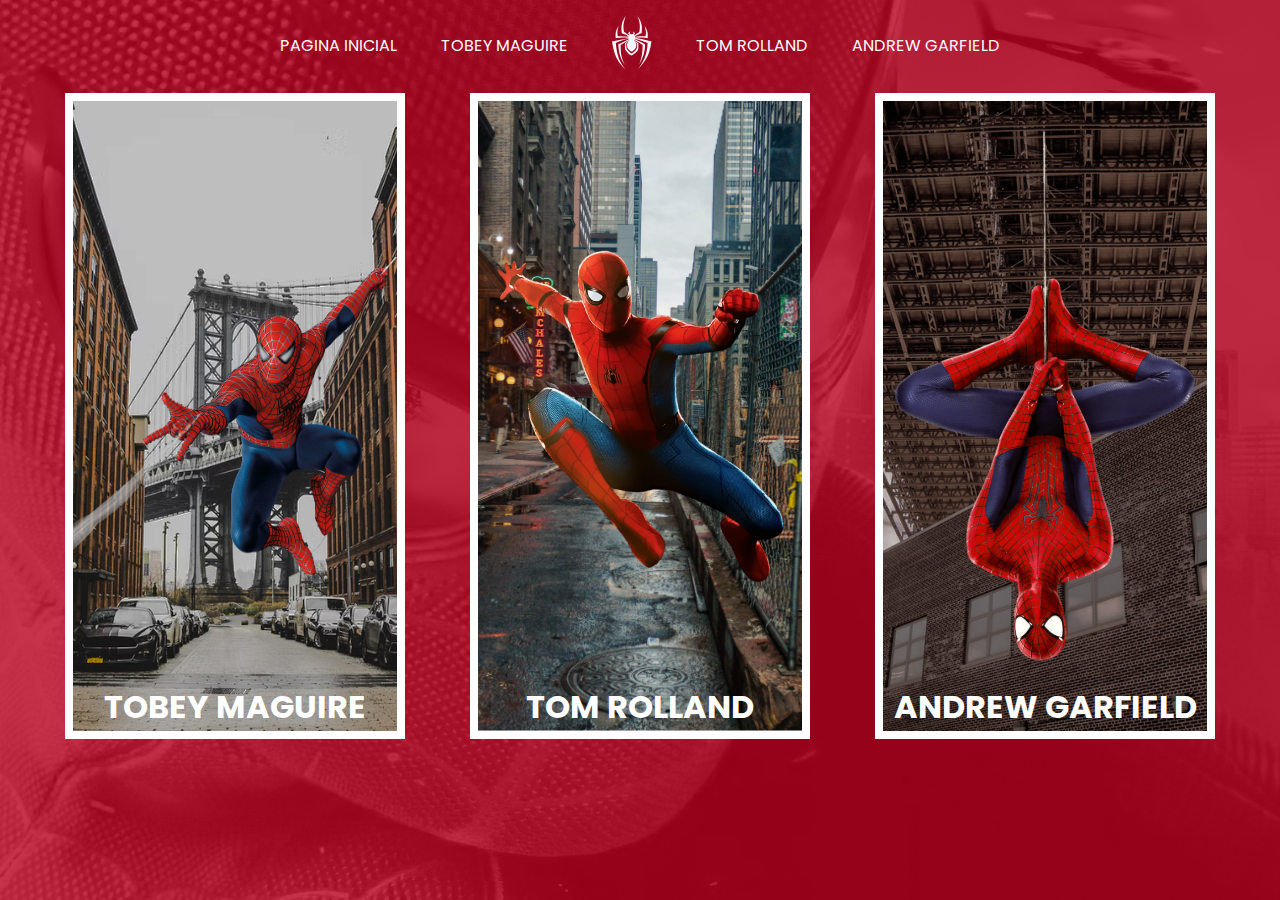
==== index.html @ 0806cd2f "Estilizando o background da página" ====
<!DOCTYPE html>
<html lang="en">
<head>
    <meta charset="UTF-8">
    <meta name="viewport" content="width=device-width, initial-scale=1.0">
    <title>Spider-Man | Multiversos</title>
    <link rel="stylesheet" href="/assets/css/home-page-styles.css"
<body>
    <nav class="s-menu">
        <ul>
            <li class="s-menu__item">
                <a href="#">Pagina Inicial</a>
            </li>
            <li class="s-menu__item">
                <a href="#">Tobey Maguire</a>
            </li>
            <li class="s-menu__item s-menu__icon">
                <img src="/assets//images/icons/spider.svg" alt="Spider-Man Multiverse">
            </li>
            <li class="s-menu__item">
                <a href="#">Tom Rolland</a>
            </li>
            <li class="s-menu__item">
                <a href="#">Andrew Garfield</a>
            </li>
        </ul>
    </nav>
    <div class="s-container">
        <a href="#" class="s-card">
            <img class="s-card__background" src="/assets//images/pic-sm-bg-01.jpg">
            <img class="s-card__image" src="/assets//images/spider-man-01.png" alt="Tobey Maguire">
            <h2 class="s-card__title">Tobey Maguire</h2>
        </a>
        <a href="#" class="s-card">
            <img class="s-card__background" src="/assets//images/pic-sm-bg-02.jpg">
            <img class="s-card__image" src="/assets//images/spider-man-02.png" alt="Tom Rolland">
            <h2 class="s-card__title">Tom Rolland</h2>
        </a>
        <a href="#" class="s-card">
            <img class="s-card__background" src="/assets//images/pic-sm-bg-03.jpg">
            <img class="s-card__image" src="/assets//images/spider-man-03.png" alt="Andrew Garfield">
            <h2 class="s-card__title">Andrew Garfield</h2>
        </a>
    </div>
</body>
</html>
---- assets/css/home-page-styles.css ----
@import url(./reset.css);
@import url(./globla.css);


body {
    background-color: var(--primary-color);
}

body::before {
    content: "";
    background-image: url('/assets/images/spider-man-background.jpg');
    background-repeat: no-repeat;
    background-position: center;
    background-size: cover;
    width: 100%;
    height: 100%;
    position: absolute;
    opacity: .2;
}

.s-menu {
    padding: 1rem 0;
    width: 100%;
    text-align: center;
    position: relative;
}

.s-menu__item {
    display: inline-block;
    text-transform: uppercase;
    margin: 0 1.25rem;
}

.s-menu__icon {
    width: 2.5rem;
    margin: 0 1.25rem;
    vertical-align: middle;
}

.s-container {
    position: relative;
    display: flex;
    align-items: center;
    justify-content: space-evenly;
}

.s-card {
    border: 0.5rem solid white;
    width: calc(100% / 3 - 8%);
    height: 70vh;
    position: relative;
}

.s-card__background {
    width: 100%;
    height: 100%;
    object-fit: cover;
    position: absolute;
    opacity: 1;
}

.s-card__image {
    width: 100%;
    height: 100%;
    object-fit: contain;
    position: relative;
}

.s-card__title {
    font-size: 2rem;
    text-transform: uppercase;
    text-align: center;
    position: absolute;
    width: 100%;
    bottom: 0;
}
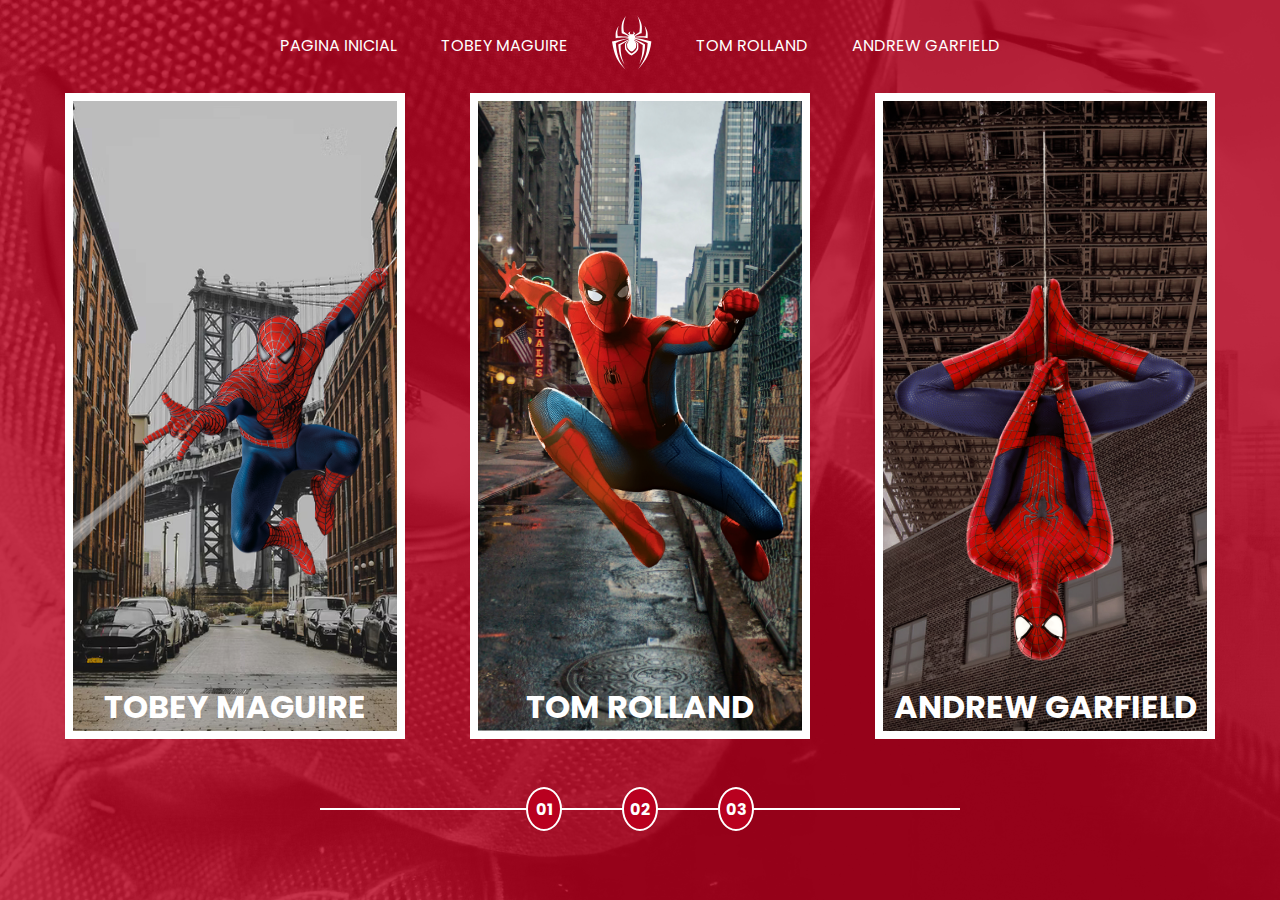
==== commit a588227c: "Iniciando a estrutura HTML e CSS do Controlador de Carrosel" ====
--- a/index.html
+++ b/index.html
@@ -42,5 +42,19 @@
             <h2 class="s-card__title">Andrew Garfield</h2>
         </a>
     </div>
+    <div class="s-controller">
+        <div class="s-controller__button">
+            01
+        </div>
+        <div class="s-controller__button">
+            02
+        </div>
+        <div class="s-controller__button">
+            03
+        </div>
+        <div class="s-controller__line">
+            
+        </div>
+    </div>
 </body>
 </html>--- a/assets/css/home-page-styles.css
+++ b/assets/css/home-page-styles.css
@@ -73,4 +73,44 @@
     position: absolute;
     width: 100%;
     bottom: 0;
+}
+
+.s-controller {
+    position: relative;
+    display: flex;
+    justify-content: center;
+    align-items: center;
+    margin-top: 3rem;
+}
+
+.s-controller__button {
+    display: flex;
+    align-items: center;
+    justify-content: center;
+    width: 2rem;
+    height: 2.5rem;
+    border: 2px solid white;
+    border-radius: 50%;
+    background-color: var(--primary-color);
+    text-align: center;
+    font-size: 1rem;
+    font-weight: bold;
+    cursor: pointer;
+    z-index: 1;
+    transition: transform 0.3s ease-in-out;
+}
+
+.s-controller__button:hover {
+    transform: scale(1.1);
+}
+
+.s-controller__button:nth-child(2){
+    margin: 0 3.75rem;
+}
+
+.s-controller__line {
+    background-color: white;
+    width: 50%;
+    height: 2px;
+    position: absolute;
 }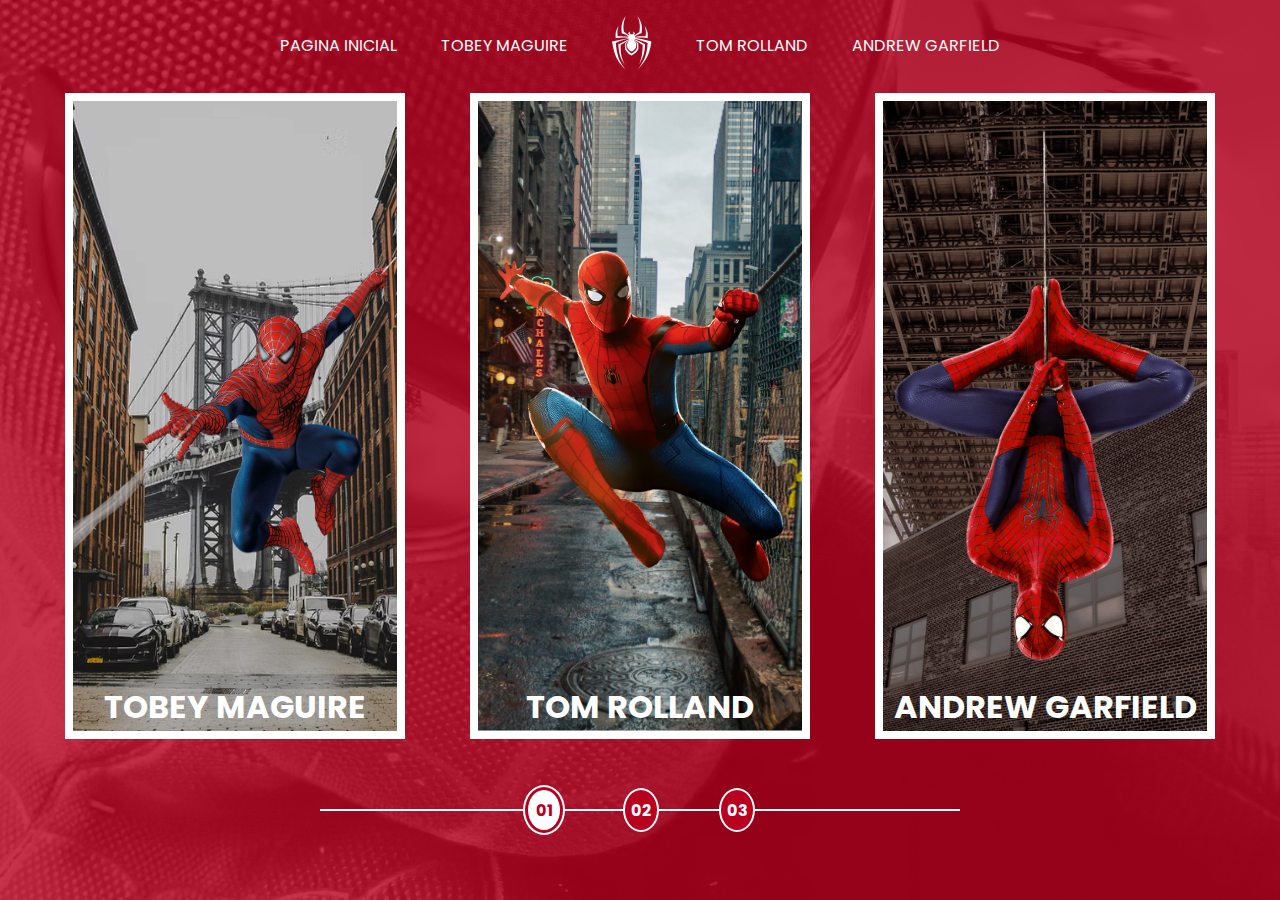
==== commit c0f1898a: "Iniciando Carrossel 3D" ====
--- a/index.html
+++ b/index.html
@@ -3,8 +3,9 @@
 <head>
     <meta charset="UTF-8">
     <meta name="viewport" content="width=device-width, initial-scale=1.0">
+    <link rel="stylesheet" href="/assets/css/home-page-styles.css">
+    <script src="/assets//scripts/card-hover-animation.js"></script>
     <title>Spider-Man | Multiversos</title>
-    <link rel="stylesheet" href="/assets/css/home-page-styles.css"
 <body>
     <nav class="s-menu">
         <ul>
@@ -12,7 +13,7 @@
                 <a href="#">Pagina Inicial</a>
             </li>
             <li class="s-menu__item">
-                <a href="#">Tobey Maguire</a>
+                <a href="/pages/tobey-maguire/spiderman1.html">Tobey Maguire</a>
             </li>
             <li class="s-menu__item s-menu__icon">
                 <img src="/assets//images/icons/spider.svg" alt="Spider-Man Multiverse">
@@ -26,24 +27,24 @@
         </ul>
     </nav>
     <div class="s-container">
-        <a href="#" class="s-card">
+        <a href="#" class="s-card" id="spider-man-01">
             <img class="s-card__background" src="/assets//images/pic-sm-bg-01.jpg">
             <img class="s-card__image" src="/assets//images/spider-man-01.png" alt="Tobey Maguire">
             <h2 class="s-card__title">Tobey Maguire</h2>
         </a>
-        <a href="#" class="s-card">
+        <a href="#" class="s-card" id="spider-man-02">
             <img class="s-card__background" src="/assets//images/pic-sm-bg-02.jpg">
             <img class="s-card__image" src="/assets//images/spider-man-02.png" alt="Tom Rolland">
             <h2 class="s-card__title">Tom Rolland</h2>
         </a>
-        <a href="#" class="s-card">
+        <a href="#" class="s-card" id="spider-man-03">
             <img class="s-card__background" src="/assets//images/pic-sm-bg-03.jpg">
             <img class="s-card__image" src="/assets//images/spider-man-03.png" alt="Andrew Garfield">
             <h2 class="s-card__title">Andrew Garfield</h2>
         </a>
     </div>
     <div class="s-controller">
-        <div class="s-controller__button">
+        <div class="s-controller__button s-controller__button--active">
             01
         </div>
         <div class="s-controller__button">
@@ -53,7 +54,7 @@
             03
         </div>
         <div class="s-controller__line">
-            
+
         </div>
     </div>
 </body>
--- a/assets/css/home-page-styles.css
+++ b/assets/css/home-page-styles.css
@@ -16,6 +16,7 @@
     height: 100%;
     position: absolute;
     opacity: .2;
+    transition: background-image 1s ease-in-out, opacity 1s ease-in-out;
 }
 
 .s-menu {
@@ -49,6 +50,7 @@
     width: calc(100% / 3 - 8%);
     height: 70vh;
     position: relative;
+    transition: filter .5s ease-in-out;
 }
 
 .s-card__background {
@@ -57,6 +59,7 @@
     object-fit: cover;
     position: absolute;
     opacity: 1;
+    transition: opacity 1s ease-in-out;
 }
 
 .s-card__image {
@@ -64,6 +67,7 @@
     height: 100%;
     object-fit: contain;
     position: relative;
+    transition: 1s ease-in-out;
 }
 
 .s-card__title {
@@ -73,6 +77,7 @@
     position: absolute;
     width: 100%;
     bottom: 0;
+    transition: bottom 1s ease-in-out;
 }
 
 .s-controller {
@@ -100,6 +105,13 @@
     transition: transform 0.3s ease-in-out;
 }
 
+.s-controller__button--active {
+    background-color: white;
+    color: var(--primary-color);
+    border: 0.1875rem solid var(--primary-color);
+    outline: 0.125rem solid white;
+}
+
 .s-controller__button:hover {
     transform: scale(1.1);
 }
@@ -113,4 +125,38 @@
     width: 50%;
     height: 2px;
     position: absolute;
-}+}
+
+    /* Hover Animation */
+
+.s-card--hovered .s-card__background {
+    cursor: pointer;
+    opacity: 0;
+}
+
+.s-card--hovered .s-card__image {
+    transform: scale(1.4);
+    filter: drop-shadow(30px 10px 4px rgba(0,0,0,.5));
+}
+
+body#spider-man-01-hovered::before {
+    background-image: url('/assets//images/pic-sm-bg-01.jpg');
+}
+body#spider-man-02-hovered::before {
+    background-image: url('/assets//images/pic-sm-bg-02.jpg');
+}
+body#spider-man-03-hovered::before {
+    background-image: url('/assets//images/pic-sm-bg-03.jpg');
+}
+
+body[id^="spider-man-"]::before {
+    opacity: 1;
+}
+
+body[id^="spider-man-"] .s-card:not(.s-card--hovered) {
+    filter: grayscale(100%);
+}
+
+.s-card--hovered .s-card__title {
+    bottom: 50%;
+}
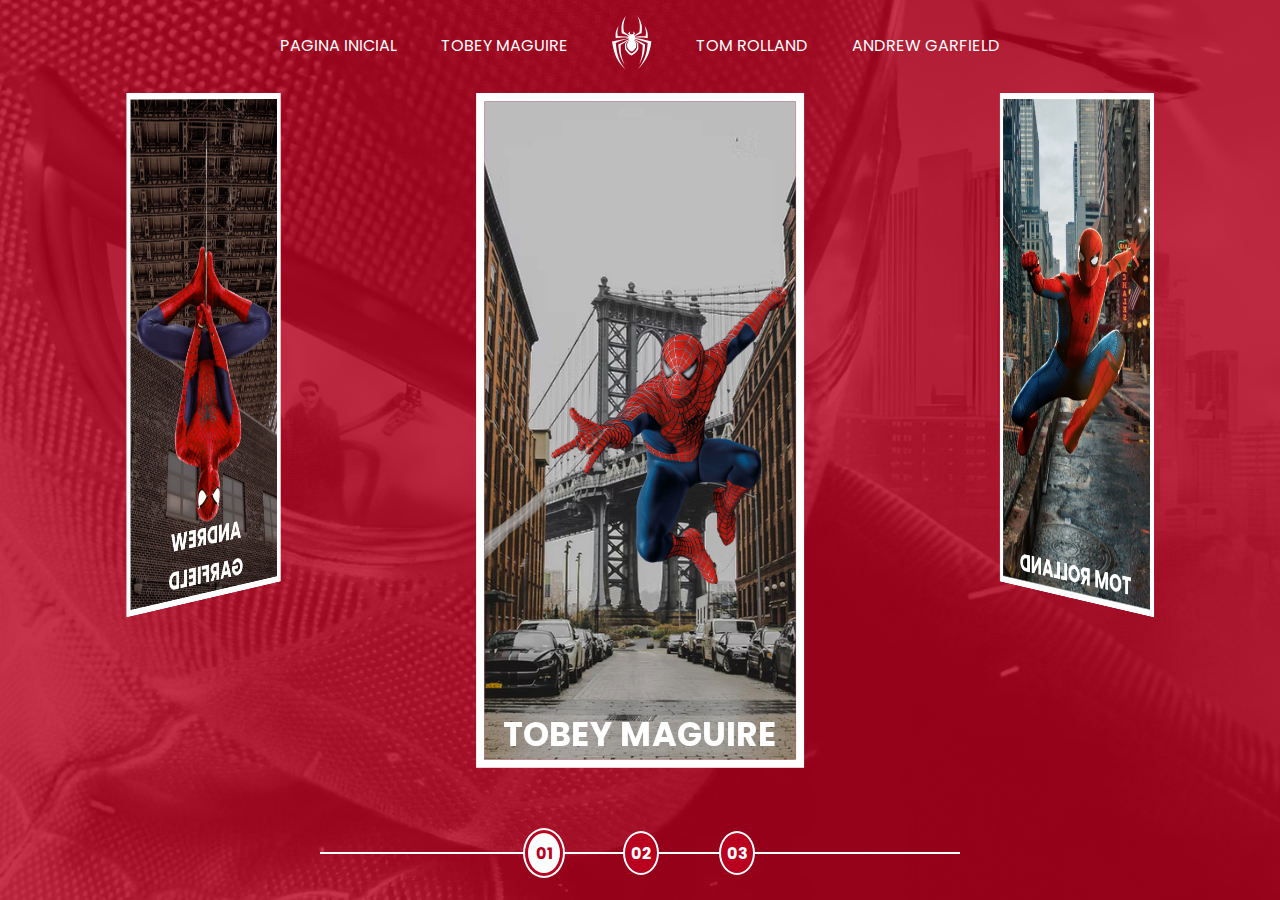
==== commit 5389e69a: "Aplicando os conceitos sobre carrossel 3D na prática" ====
--- a/index.html
+++ b/index.html
@@ -4,7 +4,7 @@
     <meta charset="UTF-8">
     <meta name="viewport" content="width=device-width, initial-scale=1.0">
     <link rel="stylesheet" href="/assets/css/home-page-styles.css">
-    <script src="/assets//scripts/card-hover-animation.js"></script>
+    <script src="/assets//scripts/script.js"></script>
     <title>Spider-Man | Multiversos</title>
 <body>
     <nav class="s-menu">
@@ -27,30 +27,32 @@
         </ul>
     </nav>
     <div class="s-container">
-        <a href="#" class="s-card" id="spider-man-01">
-            <img class="s-card__background" src="/assets//images/pic-sm-bg-01.jpg">
-            <img class="s-card__image" src="/assets//images/spider-man-01.png" alt="Tobey Maguire">
-            <h2 class="s-card__title">Tobey Maguire</h2>
-        </a>
-        <a href="#" class="s-card" id="spider-man-02">
-            <img class="s-card__background" src="/assets//images/pic-sm-bg-02.jpg">
-            <img class="s-card__image" src="/assets//images/spider-man-02.png" alt="Tom Rolland">
-            <h2 class="s-card__title">Tom Rolland</h2>
-        </a>
-        <a href="#" class="s-card" id="spider-man-03">
-            <img class="s-card__background" src="/assets//images/pic-sm-bg-03.jpg">
-            <img class="s-card__image" src="/assets//images/spider-man-03.png" alt="Andrew Garfield">
-            <h2 class="s-card__title">Andrew Garfield</h2>
-        </a>
+        <div class="s-cards-carousel" style="transform: translateZ(-40vw) rotateY(0deg);">
+            <a href="#" class="s-card" id="spider-man-01">
+                <img class="s-card__background" src="/assets//images/pic-sm-bg-01.jpg">
+                <img class="s-card__image" src="/assets//images/spider-man-01.png" alt="Tobey Maguire">
+                <h2 class="s-card__title">Tobey Maguire</h2>
+            </a>
+            <a href="#" class="s-card" id="spider-man-02">
+                <img class="s-card__background" src="/assets//images/pic-sm-bg-02.jpg">
+                <img class="s-card__image" src="/assets//images/spider-man-02.png" alt="Tom Rolland">
+                <h2 class="s-card__title">Tom Rolland</h2>
+            </a>
+            <a href="#" class="s-card" id="spider-man-03">
+                <img class="s-card__background" src="/assets//images/pic-sm-bg-03.jpg">
+                <img class="s-card__image" src="/assets//images/spider-man-03.png" alt="Andrew Garfield">
+                <h2 class="s-card__title">Andrew Garfield</h2>
+            </a>
+        </div>
     </div>
     <div class="s-controller">
-        <div class="s-controller__button s-controller__button--active">
+        <div id="1" onclick="selectCarouselItem(this)" class="s-controller__button s-controller__button--active">
             01
         </div>
-        <div class="s-controller__button">
+        <div id="2" onclick="selectCarouselItem(this)" class="s-controller__button">
             02
         </div>
-        <div class="s-controller__button">
+        <div id="3" onclick="selectCarouselItem(this)" class="s-controller__button">
             03
         </div>
         <div class="s-controller__line">
--- a/assets/css/home-page-styles.css
+++ b/assets/css/home-page-styles.css
@@ -43,15 +43,29 @@
     display: flex;
     align-items: center;
     justify-content: space-evenly;
+    perspective: 3000px;
 }
 
 .s-card {
     border: 0.5rem solid white;
-    width: calc(100% / 3 - 8%);
+    width: 100%;
     height: 70vh;
-    position: relative;
+    position: absolute;
     transition: filter .5s ease-in-out;
 }
+
+.s-card:nth-child(1){
+    transform: rotateY(0deg) translateZ(50vw);
+}
+
+.s-card:nth-child(2){
+    transform: rotateY(120deg) translateZ(50vw);
+}
+
+.s-card:nth-child(3){
+    transform: rotateY(240deg) translateZ(50vw);
+}
+
 
 .s-card__background {
     width: 100%;
@@ -81,11 +95,13 @@
 }
 
 .s-controller {
-    position: relative;
+    position: absolute;
     display: flex;
     justify-content: center;
     align-items: center;
     margin-top: 3rem;
+    bottom: 1.5rem;
+    width: 100%;
 }
 
 .s-controller__button {
@@ -160,3 +176,10 @@
 .s-card--hovered .s-card__title {
     bottom: 50%;
 }
+
+.s-cards-carousel {
+    display: flex;
+    justify-content: center;
+    width: calc(100vw / 3 - 10%);
+    transform-style: preserve-3d;
+}